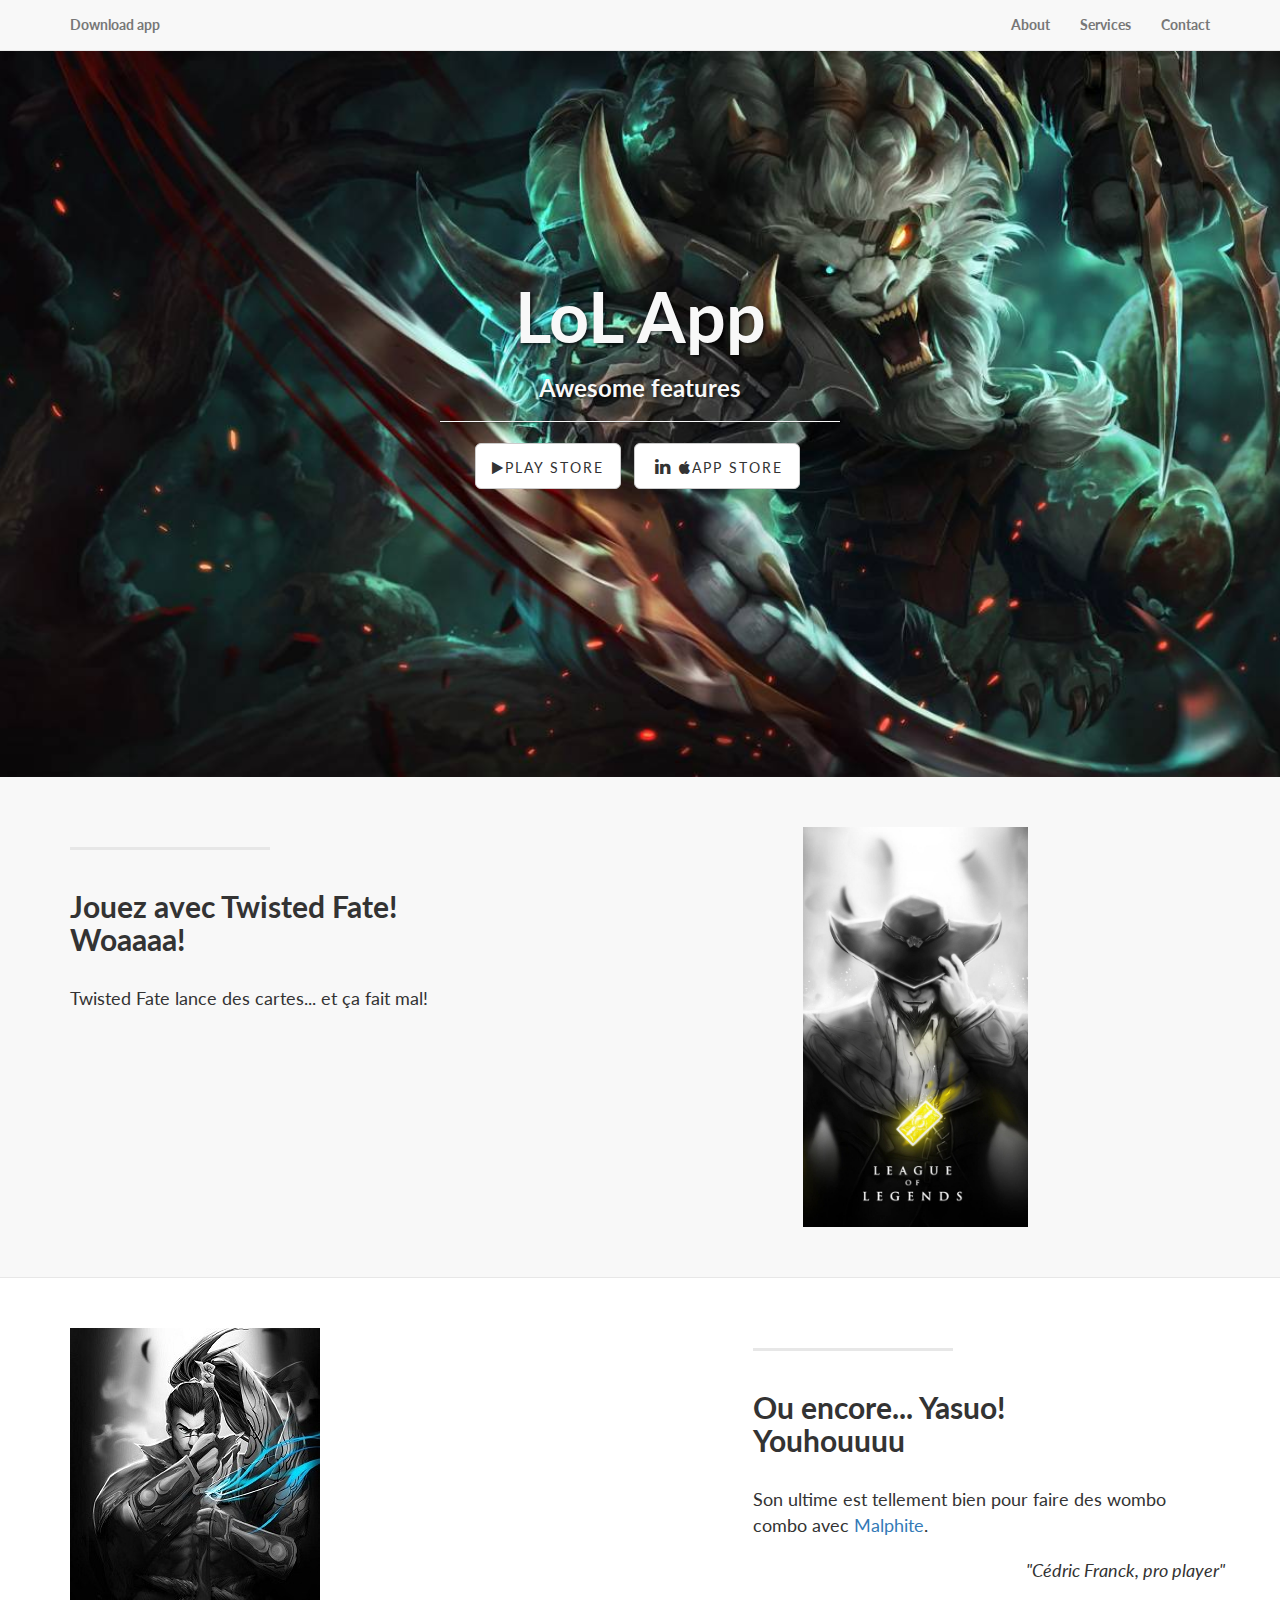
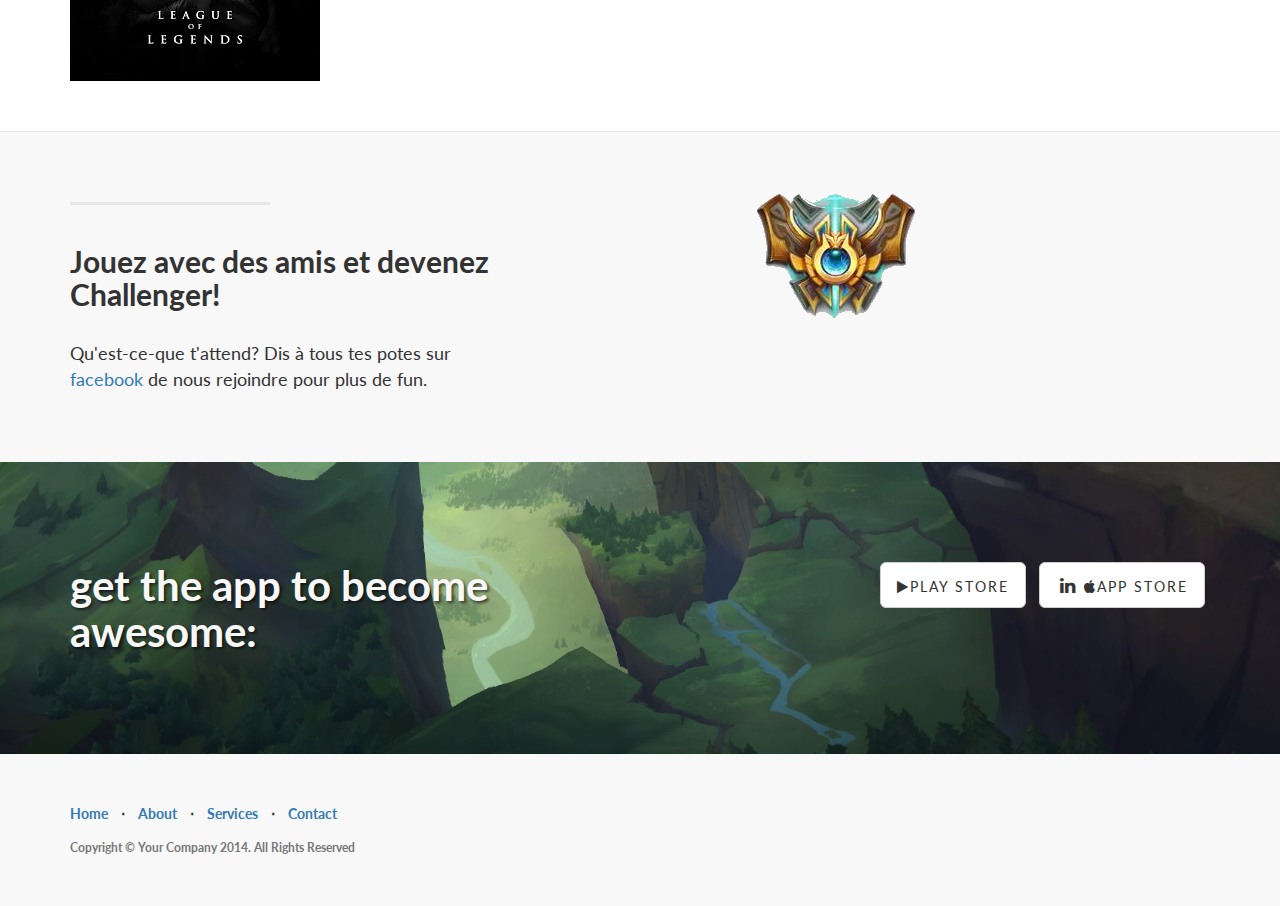
==== index.html @ dbddd31d "landing page" ====
<!DOCTYPE html>
<html lang="fr">

<head>

    <meta charset="utf-8">
    <meta http-equiv="X-UA-Compatible" content="IE=edge">
    <meta name="viewport" content="width=device-width, initial-scale=1">
    <meta name="description" content="Lol app">
    <meta name="author" content="Cédric Franck">

    <title>Landing Page - Start Bootstrap Theme</title>

    <!-- Bootstrap Core CSS -->
    <link href="css/bootstrap.min.css" rel="stylesheet">

    <!-- Custom CSS -->
    <link href="css/landing-page.css" rel="stylesheet">

    <!-- Custom Fonts -->
    <link href="font-awesome/css/font-awesome.min.css" rel="stylesheet" type="text/css">
    <link href="http://fonts.googleapis.com/css?family=Lato:300,400,700,300italic,400italic,700italic" rel="stylesheet" type="text/css">

    <!-- HTML5 Shim and Respond.js IE8 support of HTML5 elements and media queries -->
    <!-- WARNING: Respond.js doesn't work if you view the page via file:// -->
    <!--[if lt IE 9]>
        <script src="https://oss.maxcdn.com/libs/html5shiv/3.7.0/html5shiv.js"></script>
        <script src="https://oss.maxcdn.com/libs/respond.js/1.4.2/respond.min.js"></script>
    <![endif]-->

</head>

<body>

    <!-- Navigation -->
    <nav class="navbar navbar-default navbar-fixed-top topnav" role="navigation">
        <div class="container topnav">
            <!-- Brand and toggle get grouped for better mobile display -->
            <div class="navbar-header">
                <button type="button" class="navbar-toggle" data-toggle="collapse" data-target="#bs-example-navbar-collapse-1">
                    <span class="sr-only">Toggle navigation</span>
                    <span class="icon-bar"></span>
                    <span class="icon-bar"></span>
                    <span class="icon-bar"></span>
                </button>
                <a class="navbar-brand topnav" href="#">Download app</a>
            </div>
            <!-- Collect the nav links, forms, and other content for toggling -->
            <div class="collapse navbar-collapse" id="bs-example-navbar-collapse-1">
                <ul class="nav navbar-nav navbar-right">
                    <li>
                        <a href="#about">About</a>
                    </li>
                    <li>
                        <a href="#services">Services</a>
                    </li>
                    <li>
                        <a href="#contact">Contact</a>
                    </li>
                </ul>
            </div>
            <!-- /.navbar-collapse -->
        </div>
        <!-- /.container -->
    </nav>


    <!-- Header -->
    <a name="about"></a>
    <div class="intro-header">
        <div class="container">

            <div class="row">
                <div class="col-lg-12">
                    <div class="intro-message">
                        <h1>LoL App</h1>
                        <h3>Awesome features</h3>
                        <hr class="intro-divider">
                        <ul class="list-inline intro-social-buttons">
                            <li>
                                <a href="#" class="btn btn-default btn-lg"><span class="network-name"><i class="fa fa-play"></i>Play store</span></a>
                            </li>
                            <li>
                                <a href="#" class="btn btn-default btn-lg"><i class="fa fa-linkedin fa-fw"></i> <span class="network-name"><i class="fa fa-apple"></i>App Store</span></a>
                            </li>
                        </ul>
                    </div>
                </div>
            </div>

        </div>
        <!-- /.container -->

    </div>
    <!-- /.intro-header -->

    <!-- Page Content -->

	<a  name="services"></a>
    <div class="content-section-a">

        <div class="container">
            <div class="row">
                <div class="col-lg-5 col-sm-6">
                    <hr class="section-heading-spacer">
                    <div class="clearfix"></div>
                    <h2 class="section-heading">Jouez avec Twisted Fate!<br>Woaaaa!</h2>
                    <p class="lead">Twisted Fate lance des cartes... et ça fait mal!</p>
                </div>
                <div class="col-lg-5 col-lg-offset-2 col-sm-6">
                    <img id="yasuo" class="img-responsive" src="img/tf.png" alt="">
                </div>
            </div>

        </div>
        <!-- /.container -->

    </div>
    <!-- /.content-section-a -->

    <div class="content-section-b">

        <div class="container">

            <div class="row">
                <div class="col-lg-5 col-lg-offset-1 col-sm-push-6  col-sm-6">
                    <hr class="section-heading-spacer">
                    <div class="clearfix"></div>
                    <h2 class="section-heading">Ou encore... Yasuo!<br>Youhouuuu</h2>
                    <p class="lead">Son ultime est tellement bien pour faire des wombo combo avec <a target="_blank" href="http://www.mobafire.com/league-of-legends/malphite-guide">Malphite</a>.</p>
                    <p class="lead-quote right"><i>"Cédric Franck, pro player"</i></p>
                </div>
                <div class="col-lg-5 col-sm-pull-6  col-sm-6">
                    <img class="img-responsive" src="img/yasuo.png" alt="">
                </div>
            </div>

        </div>
        <!-- /.container -->

    </div>
    <!-- /.content-section-b -->

    <div class="content-section-a">

        <div class="container">

            <div class="row">
                <div class="col-lg-5 col-sm-6">
                    <hr class="section-heading-spacer">
                    <div class="clearfix"></div>
                    <h2 class="section-heading">Jouez avec des amis et devenez<br><bold>Challenger!</bold></h2>
                    <p class="lead">Qu'est-ce-que t'attend? Dis à tous tes potes sur <a target="_blank" href="http://www.facebook.com">facebook</a> de nous rejoindre pour plus de fun.</p>
                </div>
                <div class="col-lg-5 col-lg-offset-2 col-sm-6">
                    <img class="img-responsive" src="img/challenger.png" alt="">
                </div>
            </div>

        </div>
        <!-- /.container -->

    </div>
    <!-- /.content-section-a -->

	<a  name="contact"></a>
    <div class="banner">

        <div class="container">

            <div class="row">
                <div class="col-lg-6">
                    <h2>get the app to become awesome:</h2>
                </div>
                <div class="col-lg-6">
                    <ul class="list-inline banner-social-buttons">
                        <li>
                            <a href="#" class="btn btn-default btn-lg"><span class="network-name"><i class="fa fa-play"></i>Play store</span></a>
                        </li>
                        <li>
                            <a href="#" class="btn btn-default btn-lg"><i class="fa fa-linkedin fa-fw"></i> <span class="network-name"><i class="fa fa-apple"></i>App Store</span></a>
                        </li>
                    </ul>
                </div>
            </div>

        </div>
        <!-- /.container -->

    </div>
    <!-- /.banner -->

    <!-- Footer -->
    <footer>
        <div class="container">
            <div class="row">
                <div class="col-lg-12">
                    <ul class="list-inline">
                        <li>
                            <a href="#">Home</a>
                        </li>
                        <li class="footer-menu-divider">&sdot;</li>
                        <li>
                            <a href="#about">About</a>
                        </li>
                        <li class="footer-menu-divider">&sdot;</li>
                        <li>
                            <a href="#services">Services</a>
                        </li>
                        <li class="footer-menu-divider">&sdot;</li>
                        <li>
                            <a href="#contact">Contact</a>
                        </li>
                    </ul>
                    <p class="copyright text-muted small">Copyright &copy; Your Company 2014. All Rights Reserved</p>
                </div>
            </div>
        </div>
    </footer>

    <!-- jQuery -->
    <script src="js/jquery.js"></script>

    <!-- Bootstrap Core JavaScript -->
    <script src="js/bootstrap.min.js"></script>

</body>

</html>
---- css/landing-page.css ----
/*!
 * Start Bootstrap - Landing Page Bootstrap Theme (http://startbootstrap.com)
 * Code licensed under the Apache License v2.0.
 * For details, see http://www.apache.org/licenses/LICENSE-2.0.
 */

body,
html {
    width: 100%;
    height: 100%;
}

body,
h1,
h2,
h3,
h4,
h5,
h6 {
    font-family: "Lato","Helvetica Neue",Helvetica,Arial,sans-serif;
    font-weight: 700;
}

.topnav {
    font-size: 14px; 
}

.lead {
    font-size: 18px;
    font-weight: 400;
}

.intro-header {
    padding-top: 50px; /* If you're making other pages, make sure there is 50px of padding to make sure the navbar doesn't overlap content! */
    padding-bottom: 50px;
    text-align: center;
    color: #f8f8f8;
    background: url(../img/rengar.jpg) no-repeat center center;
    background-size: cover;
}

.intro-message {
    position: relative;
    padding-top: 20%;
    padding-bottom: 20%;
}

.intro-message > h1 {
    margin: 0;
    text-shadow: 2px 2px 3px rgba(0,0,0,0.6);
    font-size: 5em;
}

.intro-divider {
    width: 400px;
    border-top: 1px solid #f8f8f8;
    border-bottom: 1px solid rgba(0,0,0,0.2);
}

.intro-message > h3 {
    text-shadow: 2px 2px 3px rgba(0,0,0,0.6);
}

@media(max-width:767px) {
    .intro-message {
        padding-bottom: 15%;
    }

    .intro-message > h1 {
        font-size: 3em;
    }

    ul.intro-social-buttons > li {
        display: block;
        margin-bottom: 20px;
        padding: 0;
    }

    ul.intro-social-buttons > li:last-child {
        margin-bottom: 0;
    }

    .intro-divider {
        width: 100%;
    }
}

.network-name {
    text-transform: uppercase;
    font-size: 14px;
    font-weight: 400;
    letter-spacing: 2px;
}

.content-section-a {
    padding: 50px 0;
    background-color: #f8f8f8;
}

.content-section-b {
    padding: 50px 0;
    border-top: 1px solid #e7e7e7;
    border-bottom: 1px solid #e7e7e7;
}

.section-heading {
    margin-bottom: 30px;
}

.section-heading-spacer {
    float: left;
    width: 200px;
    border-top: 3px solid #e7e7e7;
}

.banner {
    padding: 100px 0;
    color: #f8f8f8;
    background: url(../img/lol_landscape.jpg) no-repeat center center;
    background-size: cover;
}

.banner h2 {
    margin: 0;
    text-shadow: 2px 2px 3px rgba(0,0,0,0.6);
    font-size: 3em;
}

.banner ul {
    margin-bottom: 0;
}

.banner-social-buttons {
    float: right;
    margin-top: 0;
}

@media(max-width:1199px) {
    ul.banner-social-buttons {
        float: left;
        margin-top: 15px;
    }
}

@media(max-width:767px) {
    .banner h2 {
        margin: 0;
        text-shadow: 2px 2px 3px rgba(0,0,0,0.6);
        font-size: 3em;
    }

    ul.banner-social-buttons > li {
        display: block;
        margin-bottom: 20px;
        padding: 0;
    }

    ul.banner-social-buttons > li:last-child {
        margin-bottom: 0;
    }
}

footer {
    padding: 50px 0;
    background-color: #f8f8f8;
}

p.copyright {
    margin: 15px 0 0;
}

#yasuo {
    padding-left: 50px;
    height: auto;
    width: auto;
    max-width: 400px;
    max-height: 400px;
}

.lead-quote {
    font-size: 18px;
    font-weight: 400;
    font-style: italic;
}

.right {
    position: absolute;
    right: 0px;
    width: auto;
}
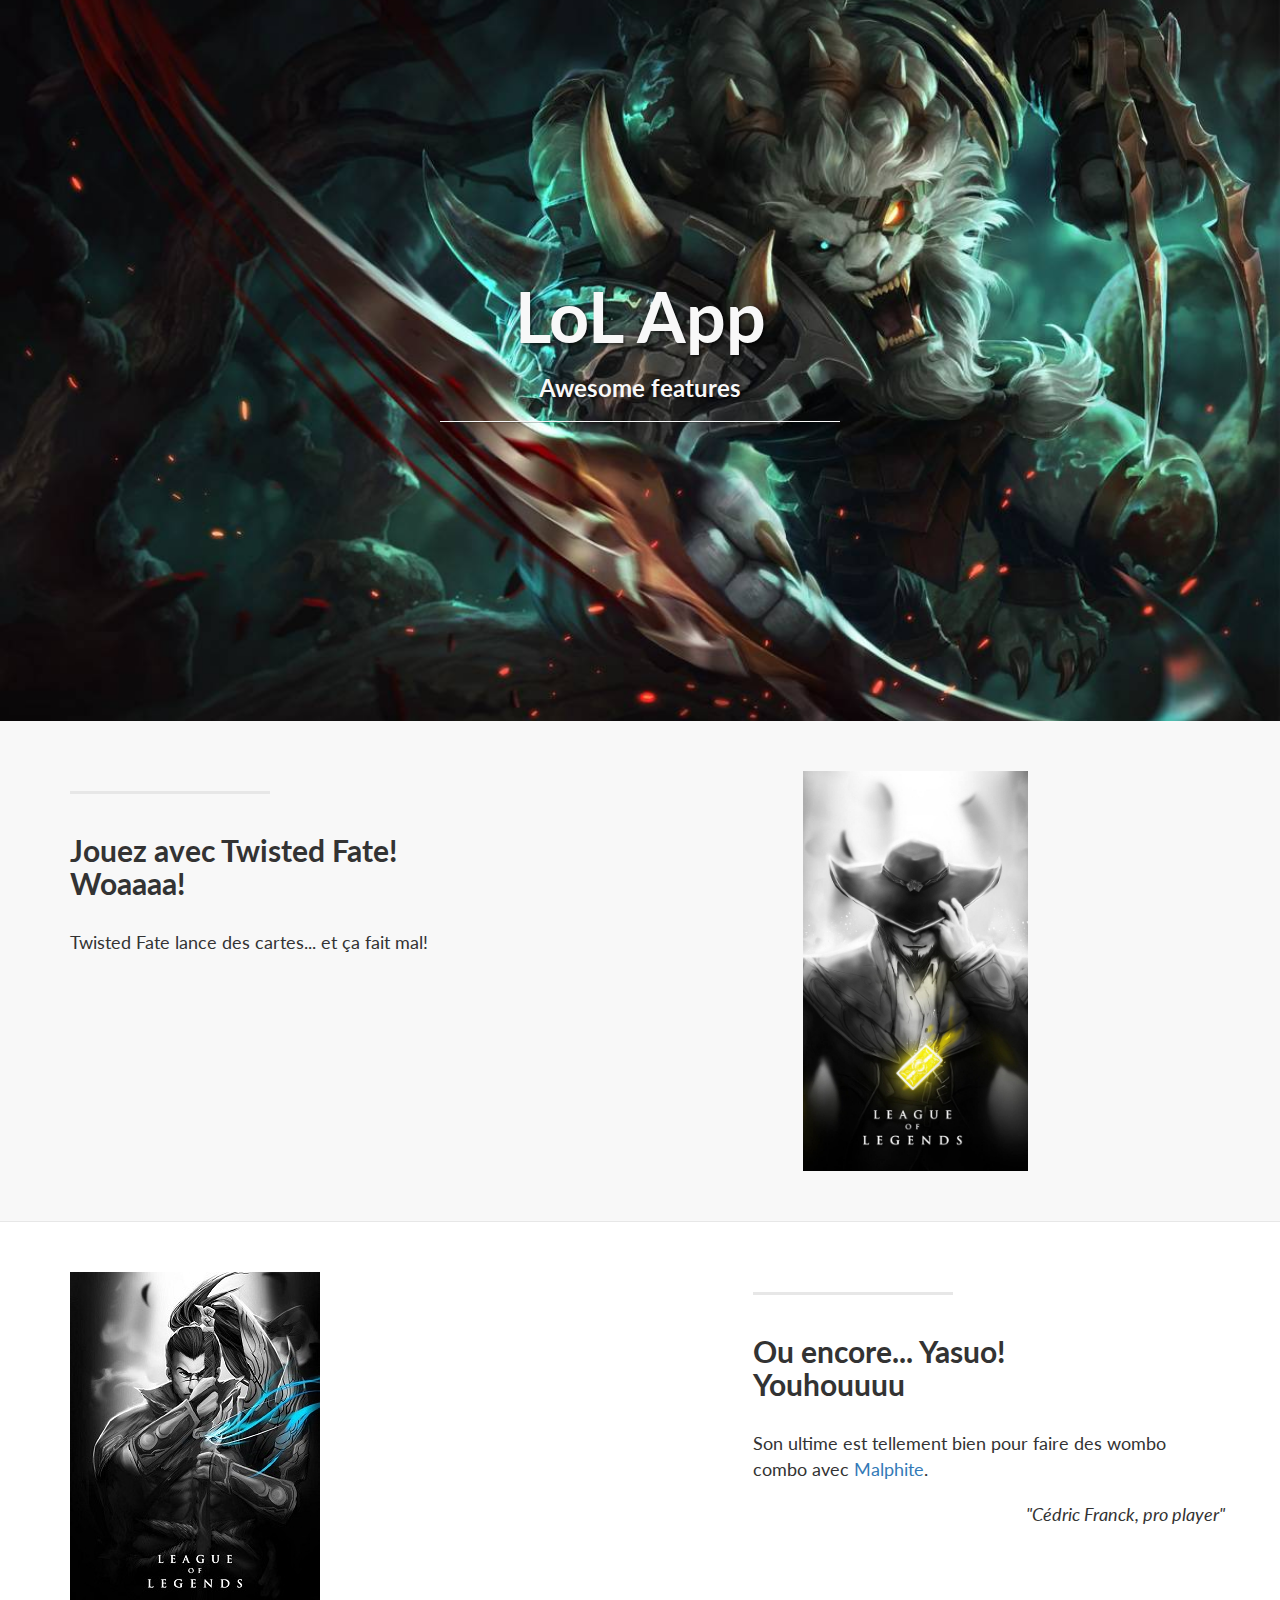
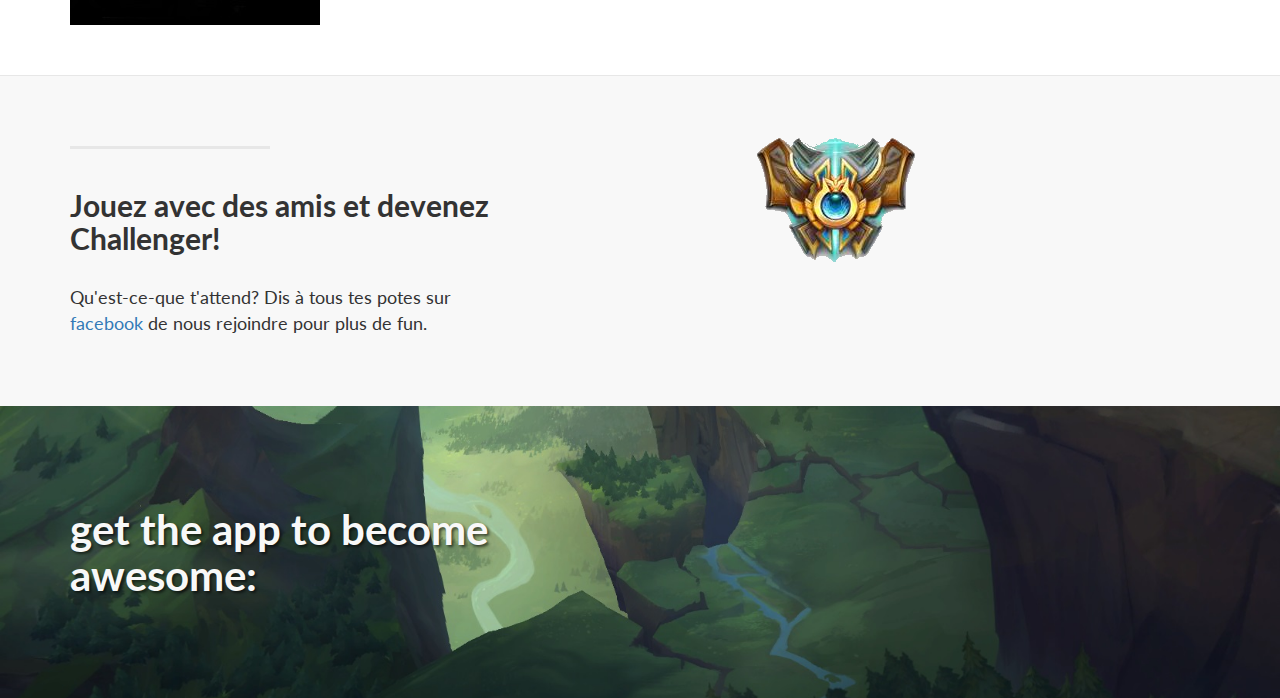
==== commit 21bb5973: "remove nav bar, footer,  store icons" ====
--- a/index.html
+++ b/index.html
@@ -32,38 +32,6 @@
 
 <body>
 
-    <!-- Navigation -->
-    <nav class="navbar navbar-default navbar-fixed-top topnav" role="navigation">
-        <div class="container topnav">
-            <!-- Brand and toggle get grouped for better mobile display -->
-            <div class="navbar-header">
-                <button type="button" class="navbar-toggle" data-toggle="collapse" data-target="#bs-example-navbar-collapse-1">
-                    <span class="sr-only">Toggle navigation</span>
-                    <span class="icon-bar"></span>
-                    <span class="icon-bar"></span>
-                    <span class="icon-bar"></span>
-                </button>
-                <a class="navbar-brand topnav" href="#">Download app</a>
-            </div>
-            <!-- Collect the nav links, forms, and other content for toggling -->
-            <div class="collapse navbar-collapse" id="bs-example-navbar-collapse-1">
-                <ul class="nav navbar-nav navbar-right">
-                    <li>
-                        <a href="#about">About</a>
-                    </li>
-                    <li>
-                        <a href="#services">Services</a>
-                    </li>
-                    <li>
-                        <a href="#contact">Contact</a>
-                    </li>
-                </ul>
-            </div>
-            <!-- /.navbar-collapse -->
-        </div>
-        <!-- /.container -->
-    </nav>
-
 
     <!-- Header -->
     <a name="about"></a>
@@ -76,14 +44,6 @@
                         <h1>LoL App</h1>
                         <h3>Awesome features</h3>
                         <hr class="intro-divider">
-                        <ul class="list-inline intro-social-buttons">
-                            <li>
-                                <a href="#" class="btn btn-default btn-lg"><span class="network-name"><i class="fa fa-play"></i>Play store</span></a>
-                            </li>
-                            <li>
-                                <a href="#" class="btn btn-default btn-lg"><i class="fa fa-linkedin fa-fw"></i> <span class="network-name"><i class="fa fa-apple"></i>App Store</span></a>
-                            </li>
-                        </ul>
                     </div>
                 </div>
             </div>
@@ -172,16 +132,6 @@
                 <div class="col-lg-6">
                     <h2>get the app to become awesome:</h2>
                 </div>
-                <div class="col-lg-6">
-                    <ul class="list-inline banner-social-buttons">
-                        <li>
-                            <a href="#" class="btn btn-default btn-lg"><span class="network-name"><i class="fa fa-play"></i>Play store</span></a>
-                        </li>
-                        <li>
-                            <a href="#" class="btn btn-default btn-lg"><i class="fa fa-linkedin fa-fw"></i> <span class="network-name"><i class="fa fa-apple"></i>App Store</span></a>
-                        </li>
-                    </ul>
-                </div>
             </div>
 
         </div>
@@ -189,34 +139,6 @@
 
     </div>
     <!-- /.banner -->
-
-    <!-- Footer -->
-    <footer>
-        <div class="container">
-            <div class="row">
-                <div class="col-lg-12">
-                    <ul class="list-inline">
-                        <li>
-                            <a href="#">Home</a>
-                        </li>
-                        <li class="footer-menu-divider">&sdot;</li>
-                        <li>
-                            <a href="#about">About</a>
-                        </li>
-                        <li class="footer-menu-divider">&sdot;</li>
-                        <li>
-                            <a href="#services">Services</a>
-                        </li>
-                        <li class="footer-menu-divider">&sdot;</li>
-                        <li>
-                            <a href="#contact">Contact</a>
-                        </li>
-                    </ul>
-                    <p class="copyright text-muted small">Copyright &copy; Your Company 2014. All Rights Reserved</p>
-                </div>
-            </div>
-        </div>
-    </footer>
 
     <!-- jQuery -->
     <script src="js/jquery.js"></script>
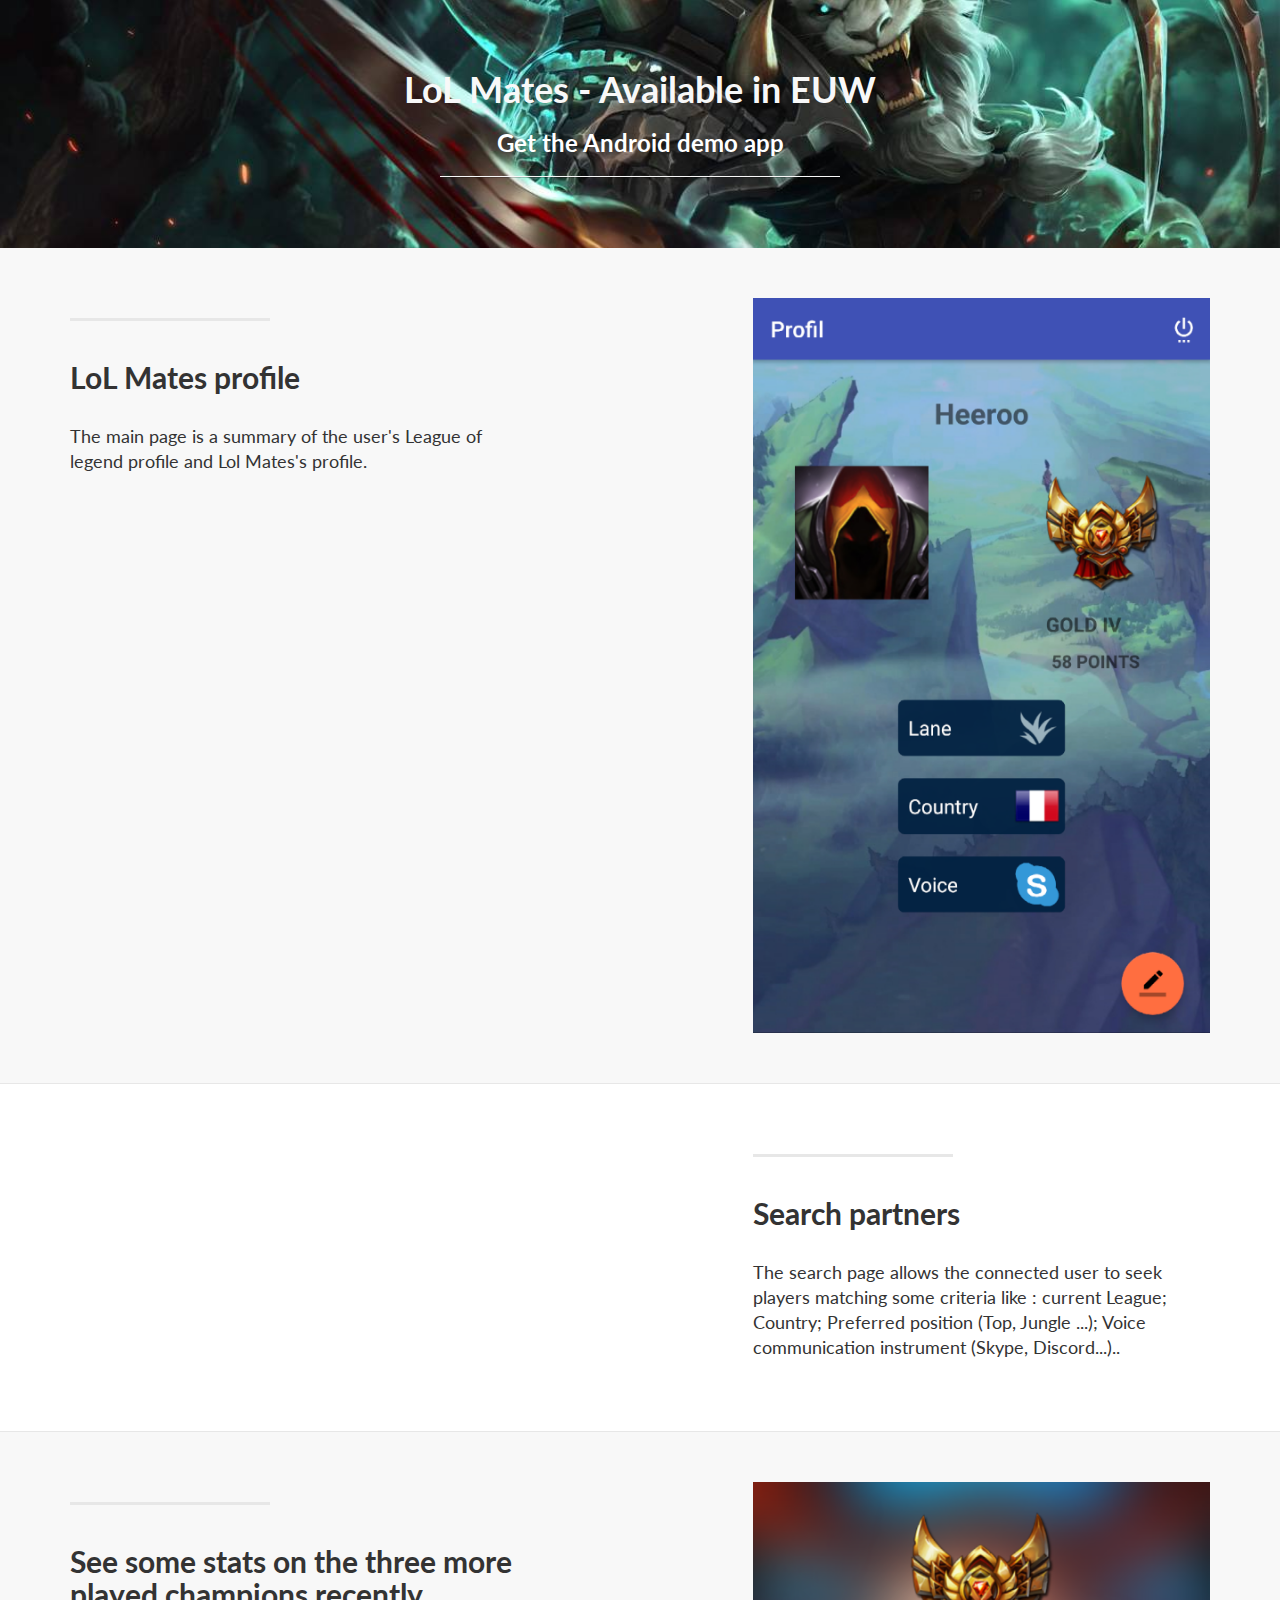
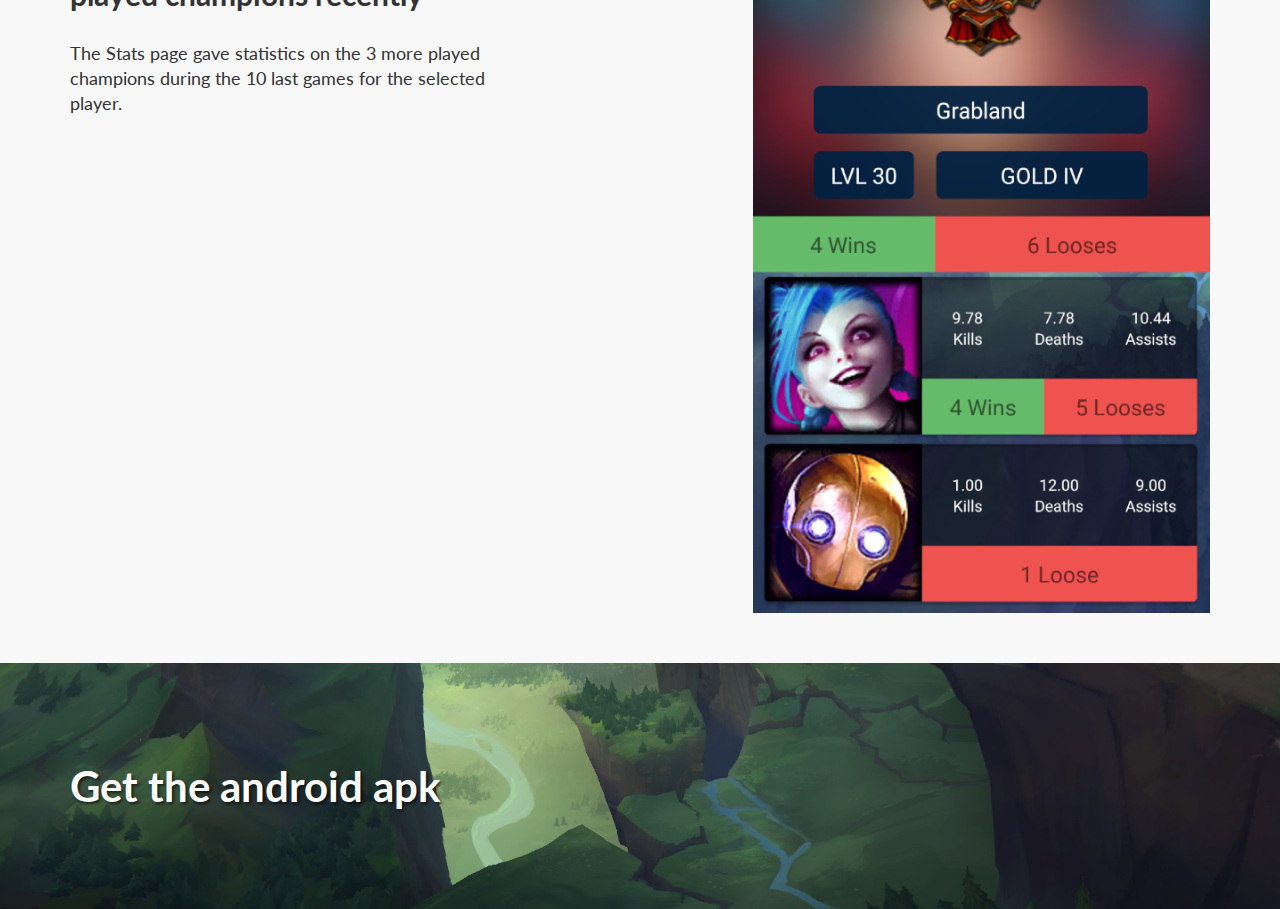
==== commit 7879a3eb: "finish landing page and add download links" ====
--- a/index.html
+++ b/index.html
@@ -40,9 +40,8 @@
 
             <div class="row">
                 <div class="col-lg-12">
-                    <div class="intro-message">
-                        <h1>LoL App</h1>
-                        <h3>Awesome features</h3>
+                        <h1>LoL Mates  - Available in EUW</h1>
+                        <a href="https://drive.google.com/open?id=0B2RIaeLfItt1U01aOTR1WWdWYUU" style="color:white;"><h3>Get the Android demo app</h3></a>
                         <hr class="intro-divider">
                     </div>
                 </div>
@@ -64,12 +63,12 @@
                 <div class="col-lg-5 col-sm-6">
                     <hr class="section-heading-spacer">
                     <div class="clearfix"></div>
-                    <h2 class="section-heading">Jouez avec Twisted Fate!<br>Woaaaa!</h2>
-                    <p class="lead">Twisted Fate lance des cartes... et ça fait mal!</p>
+                    <h2 class="section-heading">LoL Mates profile</h2>
+                    <p class="lead">The main page is a summary of the user's League of legend profile and  Lol Mates's profile.</p>
                 </div>
-                <div class="col-lg-5 col-lg-offset-2 col-sm-6">
-                    <img id="yasuo" class="img-responsive" src="img/tf.png" alt="">
-                </div>
+	            <div class="col-lg-5 col-lg-offset-2 col-sm-6">
+		            <img class="img-responsive" src="img/profile.PNG" alt="">
+	            </div>
             </div>
 
         </div>
@@ -86,12 +85,11 @@
                 <div class="col-lg-5 col-lg-offset-1 col-sm-push-6  col-sm-6">
                     <hr class="section-heading-spacer">
                     <div class="clearfix"></div>
-                    <h2 class="section-heading">Ou encore... Yasuo!<br>Youhouuuu</h2>
-                    <p class="lead">Son ultime est tellement bien pour faire des wombo combo avec <a target="_blank" href="http://www.mobafire.com/league-of-legends/malphite-guide">Malphite</a>.</p>
-                    <p class="lead-quote right"><i>"Cédric Franck, pro player"</i></p>
+                    <h2 class="section-heading">Search partners</h2>
+                    <p class="lead">The search page allows the connected user to seek players matching some criteria like : current League; Country; Preferred position (Top, Jungle ...); Voice communication instrument (Skype, Discord...).</a>.</p>
                 </div>
                 <div class="col-lg-5 col-sm-pull-6  col-sm-6">
-                    <img class="img-responsive" src="img/yasuo.png" alt="">
+                    <img class="img-responsive" src="img/search.PNG" alt="">
                 </div>
             </div>
 
@@ -109,11 +107,11 @@
                 <div class="col-lg-5 col-sm-6">
                     <hr class="section-heading-spacer">
                     <div class="clearfix"></div>
-                    <h2 class="section-heading">Jouez avec des amis et devenez<br><bold>Challenger!</bold></h2>
-                    <p class="lead">Qu'est-ce-que t'attend? Dis à tous tes potes sur <a target="_blank" href="http://www.facebook.com">facebook</a> de nous rejoindre pour plus de fun.</p>
+                    <h2 class="section-heading">See some stats on the three more played champions recently</h2>
+                    <p class="lead">The Stats page gave statistics on the 3 more played champions during the 10 last games for the selected player.</p>
                 </div>
                 <div class="col-lg-5 col-lg-offset-2 col-sm-6">
-                    <img class="img-responsive" src="img/challenger.png" alt="">
+                    <img class="img-responsive" src="img/stats.PNG" alt="">
                 </div>
             </div>
 
@@ -130,7 +128,7 @@
 
             <div class="row">
                 <div class="col-lg-6">
-                    <h2>get the app to become awesome:</h2>
+	                <a href="https://drive.google.com/open?id=0B2RIaeLfItt1U01aOTR1WWdWYUU" style="color:white;"><h2>Get the android apk</h2></a>
                 </div>
             </div>
 
